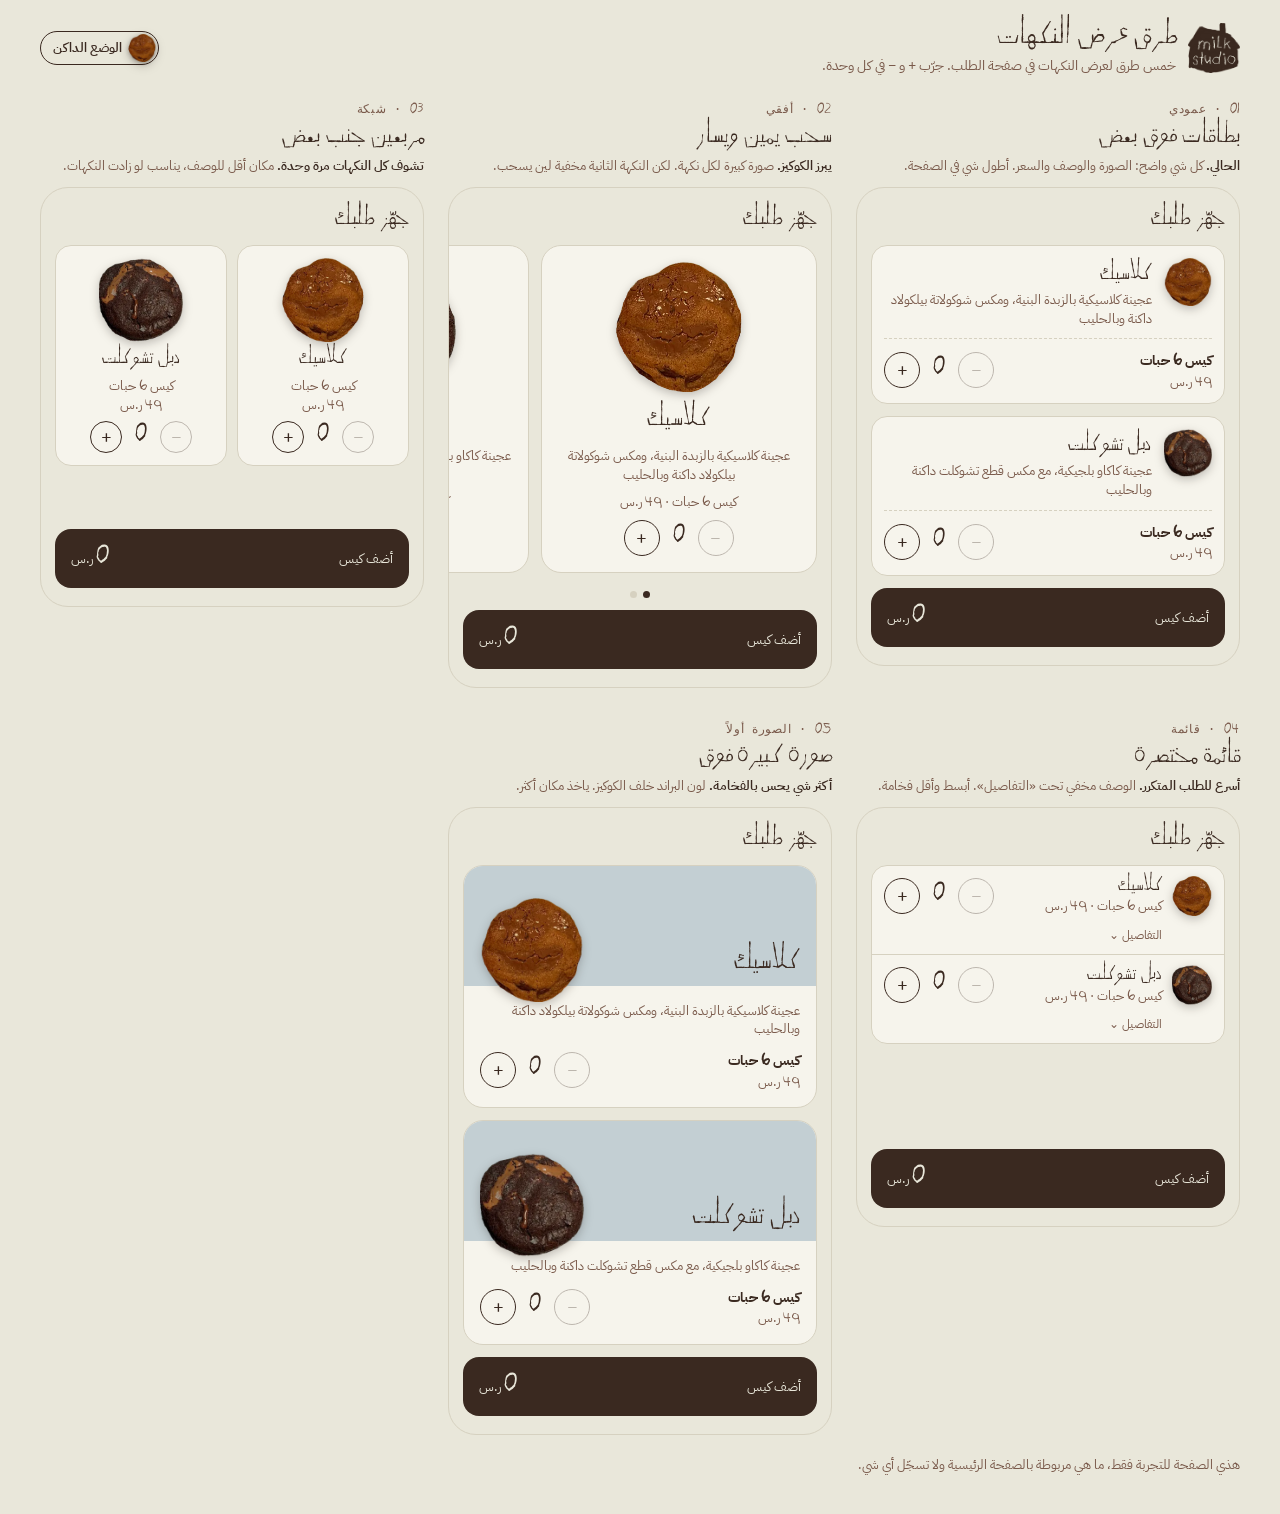
==== layouts/index.html @ cb6a8d5d "Layout exploration page for the flavour picker (unlisted) Co-Authored-By: Claude Opus 5.5 <noreply@a" ====
<!doctype html>
<html lang="ar" dir="rtl">
<head>
<meta charset="utf-8">
<meta name="viewport" content="width=device-width, initial-scale=1, viewport-fit=cover">
<meta name="robots" content="noindex, nofollow">
<title>milkstudio · Layout options</title>
<link rel="icon" href="../img/logo.png">
<script src="../theme.js?v=3"></script>
<link rel="stylesheet" href="../theme.css?v=9">
<link rel="preconnect" href="https://fonts.googleapis.com">
<link rel="stylesheet" href="https://fonts.googleapis.com/css2?family=Archivo:wght@400;500;600;800&family=IBM+Plex+Mono:wght@400;500&family=IBM+Plex+Sans+Arabic:wght@400;500;600;700&display=swap">
<style>
/* Layout: five phone-width frames, each one way of showing the flavours on the order form. Wraps into rows; one column on phones. */
:root{
  --board:#E9E7DA; --paper:#F6F4EC; --cocoa:#3A2920; --cocoa-soft:#7A5A4B; --blue:#C3CFD3; --line:#D6D1C0;
  --f-ar:"MkDigits","IBM Plex Sans Arabic","Archivo",system-ui,sans-serif;
  --f-mono:"MkDigits","IBM Plex Mono",ui-monospace,Menlo,monospace;
}
@media (prefers-color-scheme:dark){:root:not([data-theme="light"]){--board:#1E1814;--paper:#29211C;--cocoa:#EDE6D6;--cocoa-soft:#B9A898;--blue:#3E4C52;--line:#3D332C;color-scheme:dark}}
:root[data-theme="dark"]{--board:#1E1814;--paper:#29211C;--cocoa:#EDE6D6;--cocoa-soft:#B9A898;--blue:#3E4C52;--line:#3D332C;color-scheme:dark}
*{box-sizing:border-box}
html,body{margin:0;overflow-x:clip}
body{background:var(--board);color:var(--cocoa);font-family:var(--f-ar);font-size:15px;line-height:1.5;
  padding-left:max(16px,env(safe-area-inset-left,0px));padding-right:max(16px,env(safe-area-inset-right,0px));
  padding-block:calc(20px + env(safe-area-inset-top,0px)) calc(40px + env(safe-area-inset-bottom,0px))}
.hand{font-family:var(--f-hand);font-weight:400;font-synthesis:none}

.top{max-width:1200px;margin:0 auto 24px;display:flex;justify-content:space-between;align-items:center;gap:16px;flex-wrap:wrap}
.top .t{display:flex;align-items:center;gap:12px;min-width:0}
.top img.logo-l,.top img.logo-d{width:52px;height:auto}
.top h1{margin:0;font-size:30px;line-height:1.1}
.top p{margin:2px 0 0;color:var(--cocoa-soft);font-size:14px;max-width:52ch}

/* gallery */
.gallery{max-width:1200px;margin:0 auto;display:grid;grid-template-columns:repeat(auto-fill,minmax(min(100%,330px),1fr));gap:32px 24px;align-items:start}
.opt{scroll-snap-align:start;display:flex;flex-direction:column;gap:12px;min-width:0}
.opt header{display:flex;flex-direction:column;gap:4px}
.opt .num{font-family:var(--f-mono);font-size:12px;letter-spacing:.06em;color:var(--cocoa-soft)}
.opt h2{margin:0;font-size:26px;line-height:1.15}
.opt .why{margin:0;font-size:13px;color:var(--cocoa-soft)}
.opt .why b{color:var(--cocoa);font-weight:600}
.phone{background:var(--board);border:1.5px solid var(--line);border-radius:28px;padding:18px 14px;min-height:420px;display:flex;flex-direction:column;gap:12px;overflow:hidden}
.phone .h{font-size:24px;line-height:1.1;margin:0}

/* shared bits */
.qty{display:flex;align-items:center;gap:4px}
.qty button{all:unset;cursor:pointer;width:34px;height:34px;border-radius:50%;border:1.5px solid var(--cocoa);display:grid;place-items:center;font-size:18px;line-height:1}
.qty button:disabled{opacity:.3;cursor:default}
.qty button:focus-visible{outline:2px solid var(--cocoa);outline-offset:2px}
.qty b{min-width:30px;text-align:center;font-family:var(--f-hand);font-weight:400;font-size:24px;line-height:1}
.price{font-size:13px;color:var(--cocoa-soft)}
.desc{font-size:12.5px;color:var(--cocoa-soft);margin:0}
.ck{object-fit:contain;filter:drop-shadow(0 3px 5px rgba(20,12,8,.25))}
.sum{margin-top:auto;display:flex;justify-content:space-between;align-items:center;background:var(--cocoa);color:var(--board);border-radius:16px;padding:10px 16px}
.sum b{font-family:var(--f-hand);font-weight:400;font-size:26px}
.sum span{font-size:13px}

/* 1 · stacked cards (current) */
.o1 .card{display:grid;grid-template-columns:auto minmax(0,1fr);gap:10px 12px;background:var(--paper);border:1.5px solid var(--line);border-radius:16px;padding:12px}
.o1 .card.has{border-color:var(--cocoa)}
.o1 .ck{width:48px;height:48px}
.o1 h3{margin:0;font-size:22px}
.o1 .row{grid-column:1/-1;display:flex;justify-content:space-between;align-items:center;border-top:1px dashed var(--line);padding-top:10px}

/* 2 · horizontal swipe */
.o2 .rail{display:flex;gap:12px;overflow-x:auto;scroll-snap-type:x mandatory;margin-inline:-14px;padding-inline:14px;padding-bottom:6px}
.o2 .card{flex:0 0 78%;scroll-snap-align:center;background:var(--paper);border:1.5px solid var(--line);border-radius:20px;padding:16px;display:flex;flex-direction:column;align-items:center;gap:8px;text-align:center}
.o2 .card.has{border-color:var(--cocoa)}
.o2 .ck{width:130px;height:130px}
.o2 h3{margin:0;font-size:26px}
.o2 .dots{display:flex;justify-content:center;gap:6px}
.o2 .dots i{width:7px;height:7px;border-radius:50%;background:var(--line)}
.o2 .dots i.on{background:var(--cocoa)}

/* 3 · two-up grid */
.o3 .grid{display:grid;grid-template-columns:1fr 1fr;gap:10px}
.o3 .card{background:var(--paper);border:1.5px solid var(--line);border-radius:16px;padding:12px 10px;display:flex;flex-direction:column;align-items:center;gap:6px;text-align:center}
.o3 .card.has{border-color:var(--cocoa)}
.o3 .ck{width:84px;height:84px}
.o3 h3{margin:0;font-size:20px;line-height:1.1}
.o3 .qty button{width:30px;height:30px}

/* 4 · compact list */
.o4 .list{background:var(--paper);border:1.5px solid var(--line);border-radius:16px;overflow:hidden}
.o4 .item{display:grid;grid-template-columns:auto minmax(0,1fr) auto;gap:10px;align-items:center;padding:10px 12px}
.o4 .item+.item{border-top:1px solid var(--line)}
.o4 .ck{width:40px;height:40px}
.o4 h3{margin:0;font-size:19px;line-height:1.1}
.o4 details{grid-column:2/-1}
.o4 summary{cursor:pointer;font-size:12px;color:var(--cocoa-soft);list-style:none}
.o4 summary::-webkit-details-marker{display:none}

/* 5 · photo first */
.o5 .card{border-radius:20px;overflow:hidden;background:var(--paper);border:1.5px solid var(--line)}
.o5 .card.has{border-color:var(--cocoa)}
.o5 .hero{background:var(--blue);display:flex;align-items:flex-end;justify-content:space-between;padding:12px 16px 10px;gap:8px;min-height:120px}
.o5 .ck{width:104px;height:104px;margin-bottom:-26px}
.o5 h3{margin:0;font-size:28px;line-height:1}
.o5 .body{padding:16px;display:flex;flex-direction:column;gap:10px}
.o5 .bar{display:flex;justify-content:space-between;align-items:center}

.note{max-width:1200px;margin:20px auto 0;font-size:13px;color:var(--cocoa-soft)}
@media (prefers-reduced-motion:reduce){*{scroll-behavior:auto}}
</style>
</head>
<body>
<div class="top">
  <div class="t">
    <img class="logo-l" src="../img/logo.png" alt="milkstudio"><img class="logo-d" src="../img/logo-dark.png" alt="milkstudio">
    <div><h1 class="hand">طرق عرض النكهات</h1><p>خمس طرق لعرض النكهات في صفحة الطلب. جرّب + و − في كل وحدة. </p></div>
  </div>
  <button type="button" class="theme-btn" id="themeBtn" aria-label="Dark mode"><span class="ck"><img class="ck-l" src="../img/cookie-classic.webp" alt="" width="36" height="36"><img class="ck-d" src="../img/cookie-double.webp" alt="" width="36" height="36"></span><span class="theme-lbl" aria-hidden="true">الوضع الداكن</span></button>
</div>

<div class="gallery" id="gallery"></div>
<p class="note">هذي الصفحة للتجربة فقط، ما هي مربوطة بالصفحة الرئيسية ولا تسجّل أي شي.</p>

<script>
const F = [
  { id:"classic", img:"cookie-classic.webp", name:"كلاسيك", d:"عجينة كلاسيكية بالزبدة البنية، ومكس شوكولاتة بيلكولاد داكنة وبالحليب" },
  { id:"double",  img:"cookie-double.webp",  name:"دبل تشوكلت", d:"عجينة كاكاو بلجيكية، مع مكس قطع تشوكلت داكنة وبالحليب" }
];
const PRICE = 49, PACK = "كيس 6 حبات";
const OPTS = [
  { k:"o1", n:"01 · عمودي", t:"بطاقات فوق بعض", why:"<b>الحالي.</b> كل شي واضح: الصورة والوصف والسعر. أطول شي في الصفحة." },
  { k:"o2", n:"02 · أفقي", t:"سحب يمين ويسار", why:"<b>يبرز الكوكيز.</b> صورة كبيرة لكل نكهة. لكن النكهة الثانية مخفية لين يسحب." },
  { k:"o3", n:"03 · شبكة", t:"مربعين جنب بعض", why:"<b>تشوف كل النكهات مرة وحدة.</b> مكان أقل للوصف، يناسب لو زادت النكهات." },
  { k:"o4", n:"04 · قائمة", t:"قائمة مختصرة", why:"<b>أسرع للطلب المتكرر.</b> الوصف مخفي تحت «التفاصيل». أبسط وأقل فخامة." },
  { k:"o5", n:"05 · الصورة أولاً", t:"صورة كبيرة فوق", why:"<b>أكثر شي يحس بالفخامة.</b> لون البراند خلف الكوكيز. ياخذ مكان أكثر." }
];
const qty = {}; OPTS.forEach(o=>F.forEach(f=>qty[o.k+f.id]=0));

const stepper = (o,f)=>`<div class="qty"><button type="button" data-k="${o}${f.id}" data-d="-1" aria-label="−" ${qty[o+f.id]?"":"disabled"}>−</button><b>${qty[o+f.id]}</b><button type="button" data-k="${o}${f.id}" data-d="1" aria-label="+">+</button></div>`;
const img = (f,w)=>`<img class="ck" src="../img/${f.img}" alt="" width="${w}" height="${w}">`;
const has = (o,f)=>qty[o+f.id]?"has":"";
const sum = o=>{const n=F.reduce((a,f)=>a+qty[o+f.id],0);return `<div class="sum"><span>${n?n+" "+(n===1?"كيس":"أكياس")+" + التوصيل":"أضف كيس"}</span><span><b>${n*PRICE}</b> ر.س</span></div>`};

const R = {
  o1:o=>F.map(f=>`<div class="card ${has(o,f)}">${img(f,48)}<div><h3 class="hand">${f.name}</h3><p class="desc">${f.d}</p></div>
      <div class="row"><div><b style="font-size:14px">${PACK}</b><div class="price">${PRICE} ر.س</div></div>${stepper(o,f)}</div></div>`).join(""),
  o2:o=>`<div class="rail" data-rail>${F.map(f=>`<div class="card ${has(o,f)}">${img(f,130)}<h3 class="hand">${f.name}</h3><p class="desc">${f.d}</p><div class="price">${PACK} · ${PRICE} ر.س</div>${stepper(o,f)}</div>`).join("")}</div>
      <div class="dots">${F.map((_,i)=>`<i class="${i?"":"on"}"></i>`).join("")}</div>`,
  o3:o=>`<div class="grid">${F.map(f=>`<div class="card ${has(o,f)}">${img(f,84)}<h3 class="hand">${f.name}</h3><div class="price">${PACK}<br>${PRICE} ر.س</div>${stepper(o,f)}</div>`).join("")}</div>`,
  o4:o=>`<div class="list">${F.map(f=>`<div class="item">${img(f,40)}<div><h3 class="hand">${f.name}</h3><div class="price">${PACK} · ${PRICE} ر.س</div></div>${stepper(o,f)}
      <details><summary>التفاصيل ⌄</summary><p class="desc">${f.d}</p></details></div>`).join("")}</div>`,
  o5:o=>F.map(f=>`<div class="card ${has(o,f)}"><div class="hero"><h3 class="hand">${f.name}</h3>${img(f,104)}</div>
      <div class="body"><p class="desc">${f.d}</p><div class="bar"><div><b style="font-size:14px">${PACK}</b><div class="price">${PRICE} ر.س</div></div>${stepper(o,f)}</div></div></div>`).join("")
};

function render(){
  const g=document.getElementById("gallery"), keep={};
  g.querySelectorAll("[data-rail]").forEach(r=>keep[r.closest(".opt").dataset.k]=r.scrollLeft);
  g.innerHTML = OPTS.map(o=>`<section class="opt" data-k="${o.k}">
    <header><span class="num">${o.n}</span><h2 class="hand">${o.t}</h2><p class="why">${o.why}</p></header>
    <div class="phone ${o.k}"><p class="h hand">جهّز طلبك</p>${R[o.k](o.k)}${sum(o.k)}</div></section>`).join("");
  g.querySelectorAll("[data-rail]").forEach(r=>{
    const k=r.closest(".opt").dataset.k; if(keep[k]) r.scrollLeft=keep[k];
    const dots=r.nextElementSibling.children;
    r.addEventListener("scroll",()=>{const i=Math.round(Math.abs(r.scrollLeft)/(r.firstElementChild.offsetWidth+12));[...dots].forEach((d,j)=>d.classList.toggle("on",j===i))},{passive:true});
  });
}
document.getElementById("gallery").addEventListener("click",e=>{
  const b=e.target.closest("button[data-k]"); if(!b) return;
  qty[b.dataset.k]=Math.max(0,qty[b.dataset.k]+Number(b.dataset.d)); render();
});
render();
</script>
</body>
</html>
---- theme.css ----
/* cookie theme button + logo swap (shared) */
.theme-btn{all:unset;box-sizing:border-box;cursor:pointer;display:inline-flex;align-items:center;gap:6px;flex:none;height:auto;
  padding:2px;padding-inline-end:12px;border:1px solid var(--cocoa);border-radius:999px;color:var(--cocoa);
  font-family:"IBM Plex Sans Arabic","Archivo",system-ui,sans-serif;font-size:13px;font-weight:600;line-height:1.2;white-space:nowrap;-webkit-tap-highlight-color:transparent}
.theme-btn .ck{position:relative;width:28px;height:28px;flex:none}
.theme-btn .ck img{position:absolute;inset:0;width:100%;height:100%;object-fit:contain;filter:drop-shadow(0 1px 2px rgba(20,12,8,.28));
  transition:opacity .3s ease,transform .55s cubic-bezier(.34,1.45,.5,1)}
.theme-btn .ck-d{opacity:0;transform:rotate(-140deg) scale(.5)}
[data-theme="dark"] .theme-btn .ck-l{opacity:0;transform:rotate(140deg) scale(.5)}
[data-theme="dark"] .theme-btn .ck-d{opacity:1;transform:none}
.theme-btn:active{transform:scale(.96)}
.theme-btn:focus-visible{outline:2px solid var(--cocoa);outline-offset:3px}
@media (prefers-reduced-motion:reduce){.theme-btn .ck img{transition:none}}
.logo-d{display:none!important}
[data-theme="dark"] .logo-l{display:none!important}
[data-theme="dark"] .logo-d{display:block!important}

/* brand handwriting: Mikie's for English, Hadiya (Norah's own) for Arabic.
   Latin and digits from Mikie's (its ornament 0 is replaced by a handwritten zero made from its O),
   Arabic from Hadiya. Hadiya's digits are skipped because its 0 is an ornament. */
@font-face{font-family:"Mikies";src:url("fonts/mikies-v2.woff2") format("woff2");font-display:swap}
@font-face{font-family:"Hadiya";src:url("fonts/hadiya.woff2") format("woff2");font-display:swap;unicode-range:U+0000-002F,U+003A-065F,U+066A-06EF,U+06FA-FFFF;size-adjust:140%}
:root{--f-hand:"Mikies","Hadiya","IBM Plex Sans Arabic","Archivo",system-ui,sans-serif}

/* every Latin digit on the site in Mikie's (with the handwritten zero); letters keep their own fonts */
@font-face{font-family:"MkDigits";src:url("fonts/mikies-v2.woff2") format("woff2");font-display:swap;size-adjust:118%;unicode-range:U+0030-0039}
html input,html textarea,html select{font-family:"IBM Plex Sans Arabic","Archivo",system-ui,sans-serif!important}
html #cr{font-family:"IBM Plex Mono",ui-monospace,Menlo,monospace!important}
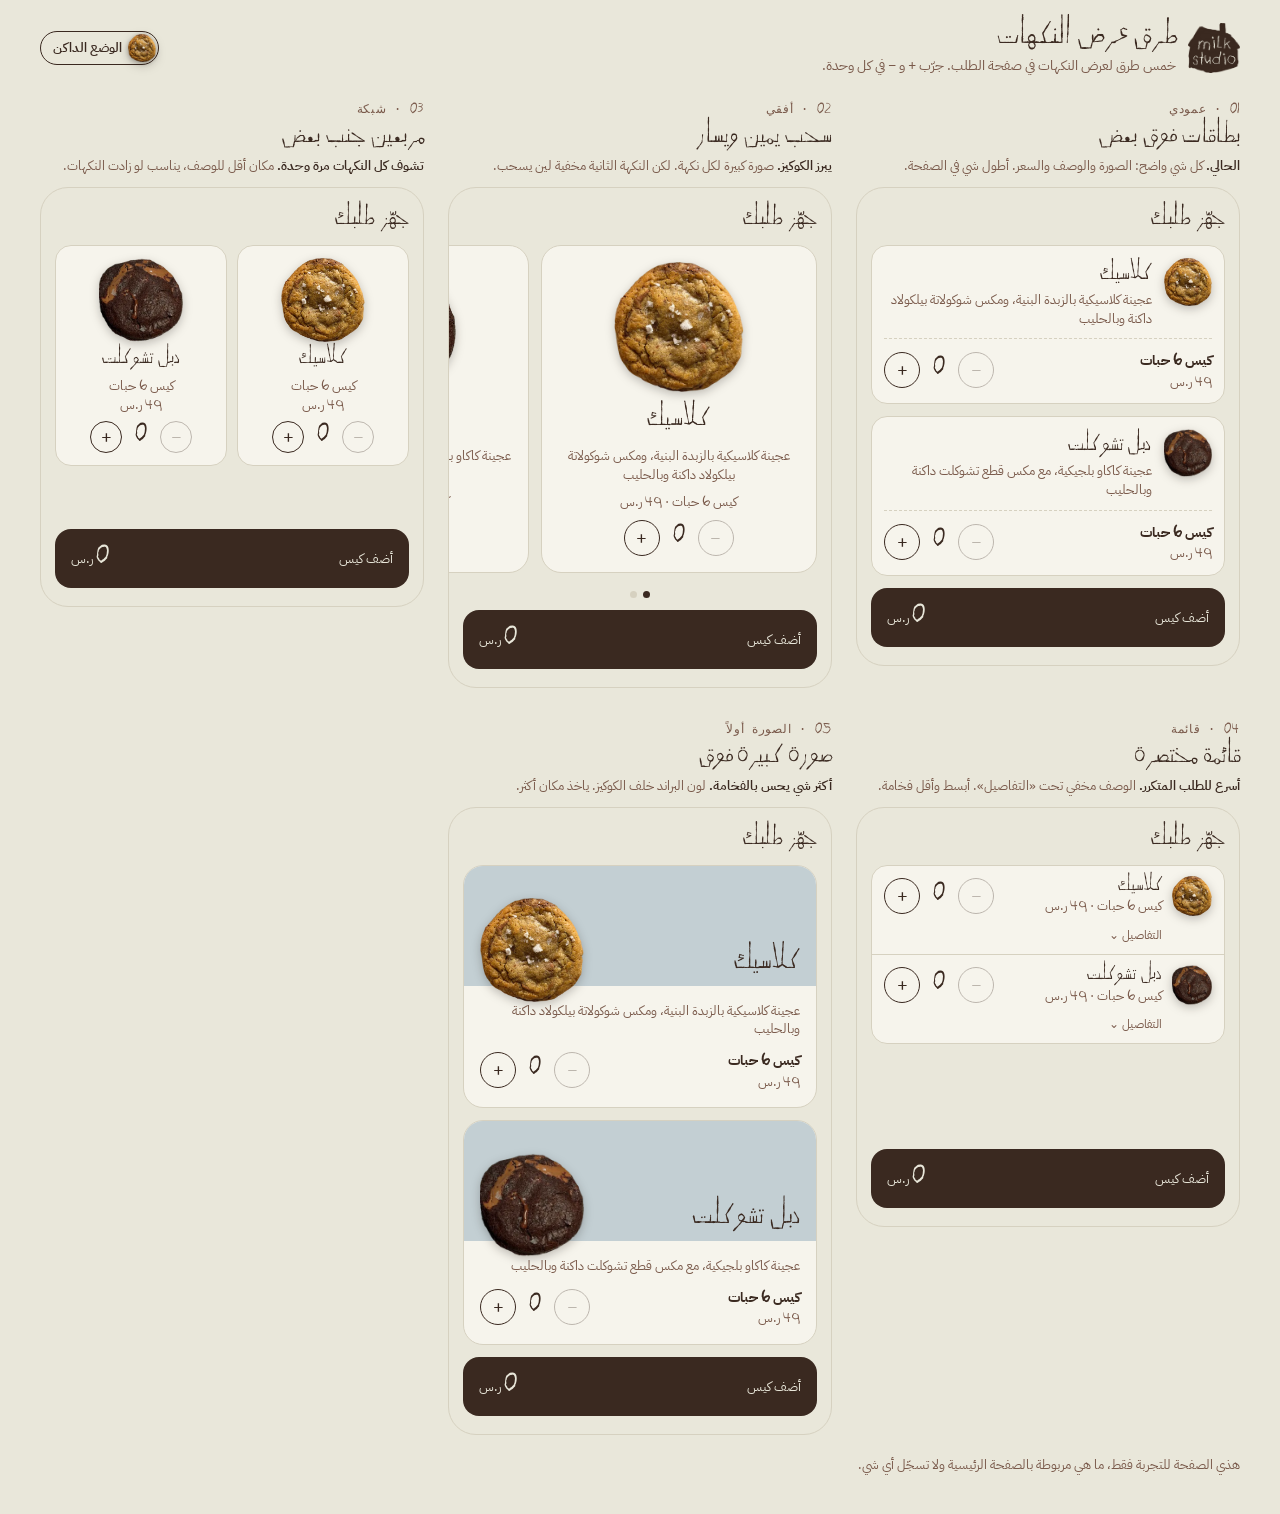
==== commit c74f2bce: "New Classic cookie photo everywhere Co-Authored-By: Claude Opus 5.5 <noreply@anthropic.com> Claude-S" ====
--- a/layouts/index.html
+++ b/layouts/index.html
@@ -110,7 +110,7 @@
     <img class="logo-l" src="../img/logo.png" alt="milkstudio"><img class="logo-d" src="../img/logo-dark.png" alt="milkstudio">
     <div><h1 class="hand">طرق عرض النكهات</h1><p>خمس طرق لعرض النكهات في صفحة الطلب. جرّب + و − في كل وحدة. </p></div>
   </div>
-  <button type="button" class="theme-btn" id="themeBtn" aria-label="Dark mode"><span class="ck"><img class="ck-l" src="../img/cookie-classic.webp" alt="" width="36" height="36"><img class="ck-d" src="../img/cookie-double.webp" alt="" width="36" height="36"></span><span class="theme-lbl" aria-hidden="true">الوضع الداكن</span></button>
+  <button type="button" class="theme-btn" id="themeBtn" aria-label="Dark mode"><span class="ck"><img class="ck-l" src="../img/cookie-classic-v2.webp" alt="" width="36" height="36"><img class="ck-d" src="../img/cookie-double.webp" alt="" width="36" height="36"></span><span class="theme-lbl" aria-hidden="true">الوضع الداكن</span></button>
 </div>
 
 <div class="gallery" id="gallery"></div>
@@ -118,7 +118,7 @@
 
 <script>
 const F = [
-  { id:"classic", img:"cookie-classic.webp", name:"كلاسيك", d:"عجينة كلاسيكية بالزبدة البنية، ومكس شوكولاتة بيلكولاد داكنة وبالحليب" },
+  { id:"classic", img:"cookie-classic-v2.webp", name:"كلاسيك", d:"عجينة كلاسيكية بالزبدة البنية، ومكس شوكولاتة بيلكولاد داكنة وبالحليب" },
   { id:"double",  img:"cookie-double.webp",  name:"دبل تشوكلت", d:"عجينة كاكاو بلجيكية، مع مكس قطع تشوكلت داكنة وبالحليب" }
 ];
 const PRICE = 49, PACK = "كيس 6 حبات";
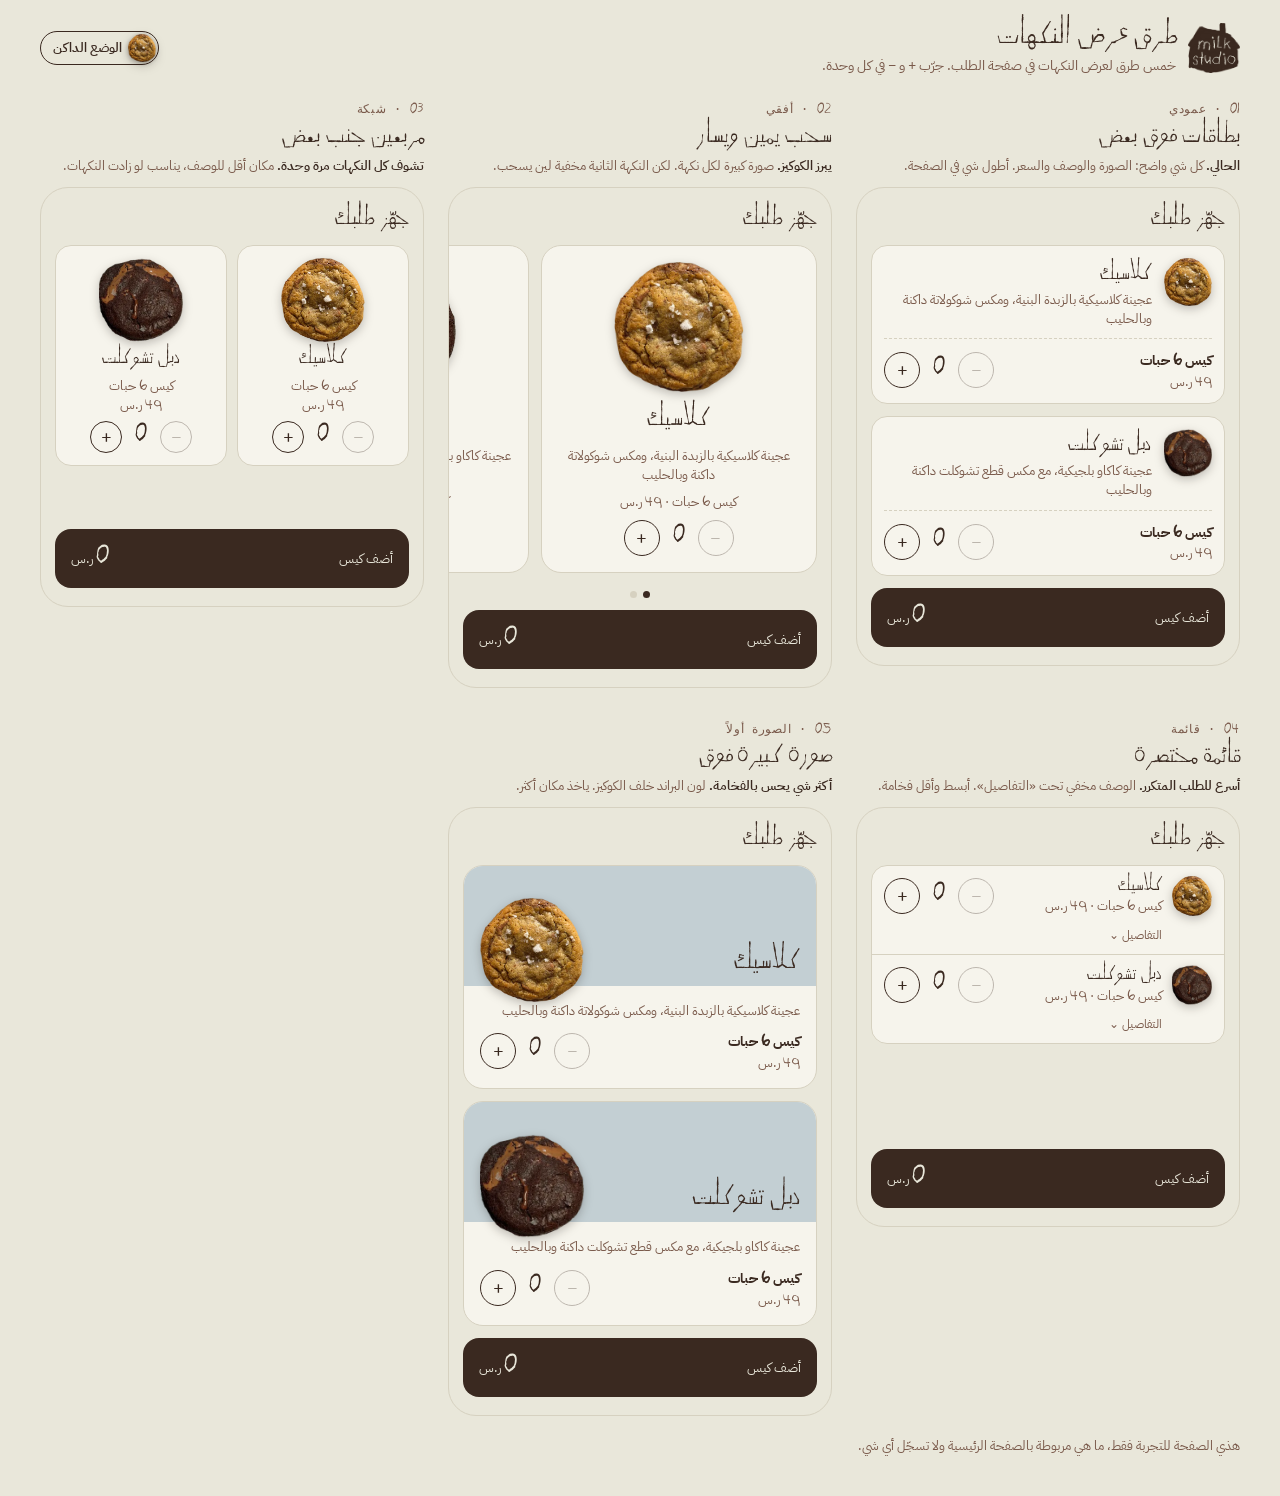
==== commit 254ec512: "Remove Belcolade from Classic description Co-Authored-By: Claude Opus 5.5 <noreply@anthropic.com> Cl" ====
--- a/layouts/index.html
+++ b/layouts/index.html
@@ -118,7 +118,7 @@
 
 <script>
 const F = [
-  { id:"classic", img:"cookie-classic-v2.webp", name:"كلاسيك", d:"عجينة كلاسيكية بالزبدة البنية، ومكس شوكولاتة بيلكولاد داكنة وبالحليب" },
+  { id:"classic", img:"cookie-classic-v2.webp", name:"كلاسيك", d:"عجينة كلاسيكية بالزبدة البنية، ومكس شوكولاتة داكنة وبالحليب" },
   { id:"double",  img:"cookie-double.webp",  name:"دبل تشوكلت", d:"عجينة كاكاو بلجيكية، مع مكس قطع تشوكلت داكنة وبالحليب" }
 ];
 const PRICE = 49, PACK = "كيس 6 حبات";
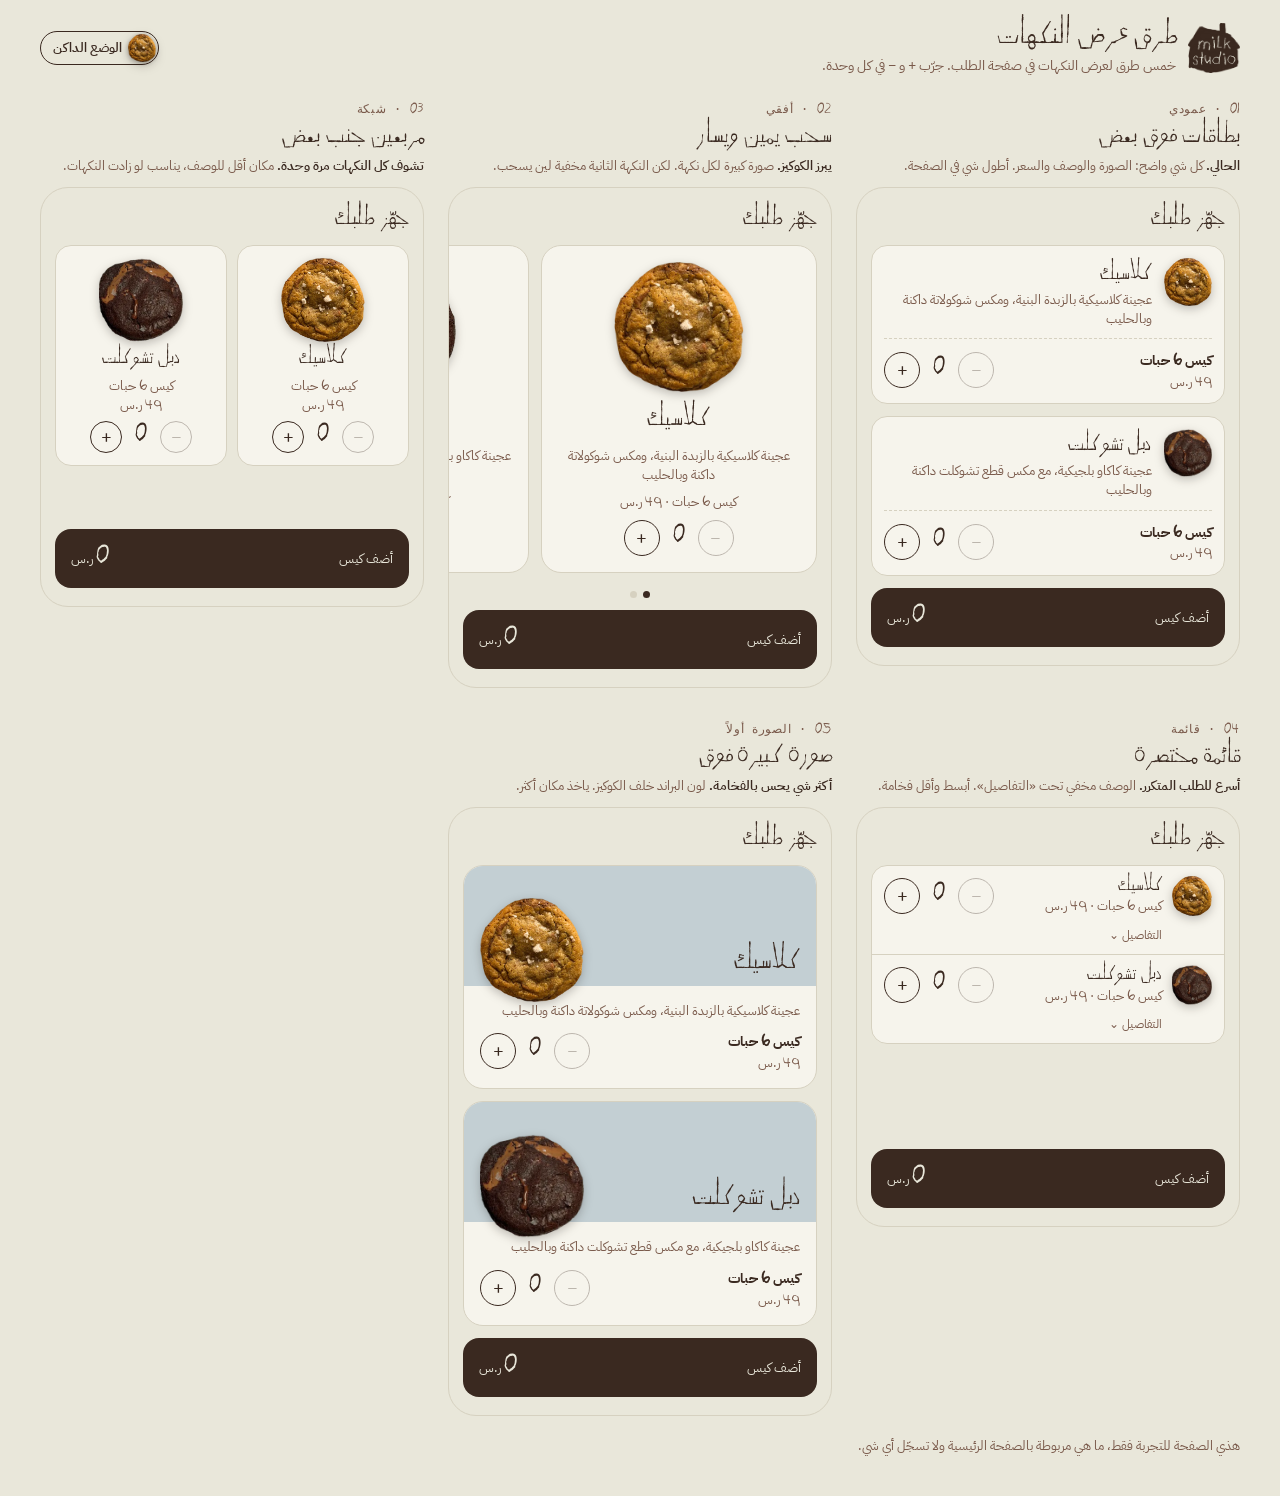
==== commit b9d7f2c4: "Updated Classic cookie photo Co-Authored-By: Claude Opus 5.5 <noreply@anthropic.com> Claude-Session:" ====
--- a/layouts/index.html
+++ b/layouts/index.html
@@ -7,7 +7,7 @@
 <title>milkstudio · Layout options</title>
 <link rel="icon" href="../img/logo.png">
 <script src="../theme.js?v=3"></script>
-<link rel="stylesheet" href="../theme.css?v=9">
+<link rel="stylesheet" href="../theme.css?v=11">
 <link rel="preconnect" href="https://fonts.googleapis.com">
 <link rel="stylesheet" href="https://fonts.googleapis.com/css2?family=Archivo:wght@400;500;600;800&family=IBM+Plex+Mono:wght@400;500&family=IBM+Plex+Sans+Arabic:wght@400;500;600;700&display=swap">
 <style>
@@ -110,7 +110,7 @@
     <img class="logo-l" src="../img/logo.png" alt="milkstudio"><img class="logo-d" src="../img/logo-dark.png" alt="milkstudio">
     <div><h1 class="hand">طرق عرض النكهات</h1><p>خمس طرق لعرض النكهات في صفحة الطلب. جرّب + و − في كل وحدة. </p></div>
   </div>
-  <button type="button" class="theme-btn" id="themeBtn" aria-label="Dark mode"><span class="ck"><img class="ck-l" src="../img/cookie-classic-v2.webp" alt="" width="36" height="36"><img class="ck-d" src="../img/cookie-double.webp" alt="" width="36" height="36"></span><span class="theme-lbl" aria-hidden="true">الوضع الداكن</span></button>
+  <button type="button" class="theme-btn" id="themeBtn" aria-label="Dark mode"><span class="ck"><img class="ck-l" src="../img/cookie-classic-v3.webp" alt="" width="36" height="36"><img class="ck-d" src="../img/cookie-double.webp" alt="" width="36" height="36"></span><span class="theme-lbl" aria-hidden="true">الوضع الداكن</span></button>
 </div>
 
 <div class="gallery" id="gallery"></div>
@@ -118,7 +118,7 @@
 
 <script>
 const F = [
-  { id:"classic", img:"cookie-classic-v2.webp", name:"كلاسيك", d:"عجينة كلاسيكية بالزبدة البنية، ومكس شوكولاتة داكنة وبالحليب" },
+  { id:"classic", img:"cookie-classic-v3.webp", name:"كلاسيك", d:"عجينة كلاسيكية بالزبدة البنية، ومكس شوكولاتة داكنة وبالحليب" },
   { id:"double",  img:"cookie-double.webp",  name:"دبل تشوكلت", d:"عجينة كاكاو بلجيكية، مع مكس قطع تشوكلت داكنة وبالحليب" }
 ];
 const PRICE = 49, PACK = "كيس 6 حبات";
--- a/theme.css
+++ b/theme.css
@@ -26,3 +26,19 @@
 @font-face{font-family:"MkDigits";src:url("fonts/mikies-v2.woff2") format("woff2");font-display:swap;size-adjust:118%;unicode-range:U+0030-0039}
 html input,html textarea,html select{font-family:"IBM Plex Sans Arabic","Archivo",system-ui,sans-serif!important}
 html #cr{font-family:"IBM Plex Mono",ui-monospace,Menlo,monospace!important}
+
+/* delivery calendar (calendar.js) */
+.cal{background:var(--paper);border:1.5px solid var(--line);border-radius:14px;padding:12px;display:flex;flex-direction:column;gap:8px}
+.cal-h{display:flex;align-items:center;justify-content:space-between;gap:8px}
+.cal-h b{font-family:var(--f-hand);font-weight:400;font-size:22px;line-height:1}
+.cal-nav{all:unset;cursor:pointer;width:34px;height:34px;border-radius:50%;border:1.5px solid var(--cocoa);display:grid;place-items:center;font-size:20px;line-height:1;color:var(--cocoa)}
+.cal-nav:disabled{opacity:.25;cursor:default}
+.cal-w,.cal-d{display:grid;grid-template-columns:repeat(7,1fr);gap:4px;text-align:center}
+.cal-w span{font-size:12px;color:var(--cocoa-soft);font-weight:600}
+.cal-d button{all:unset;box-sizing:border-box;cursor:pointer;height:38px;border-radius:10px;display:grid;place-items:center;font-family:var(--f-hand);font-size:19px;color:var(--cocoa)}
+.cal-d button:hover:not(:disabled):not(.end):not(.mid){background:var(--board)}
+.cal-d button:focus-visible{outline:2px solid var(--cocoa);outline-offset:1px}
+.cal-d button.off{color:var(--line);cursor:default;text-decoration:line-through;text-decoration-thickness:1px}
+.cal-d button.mid{background:var(--blue);border-radius:6px}
+.cal-d button.end{background:var(--cocoa);color:var(--board)}
+.cal-hint{margin:0;font-size:12.5px;color:var(--cocoa-soft);text-align:center}
